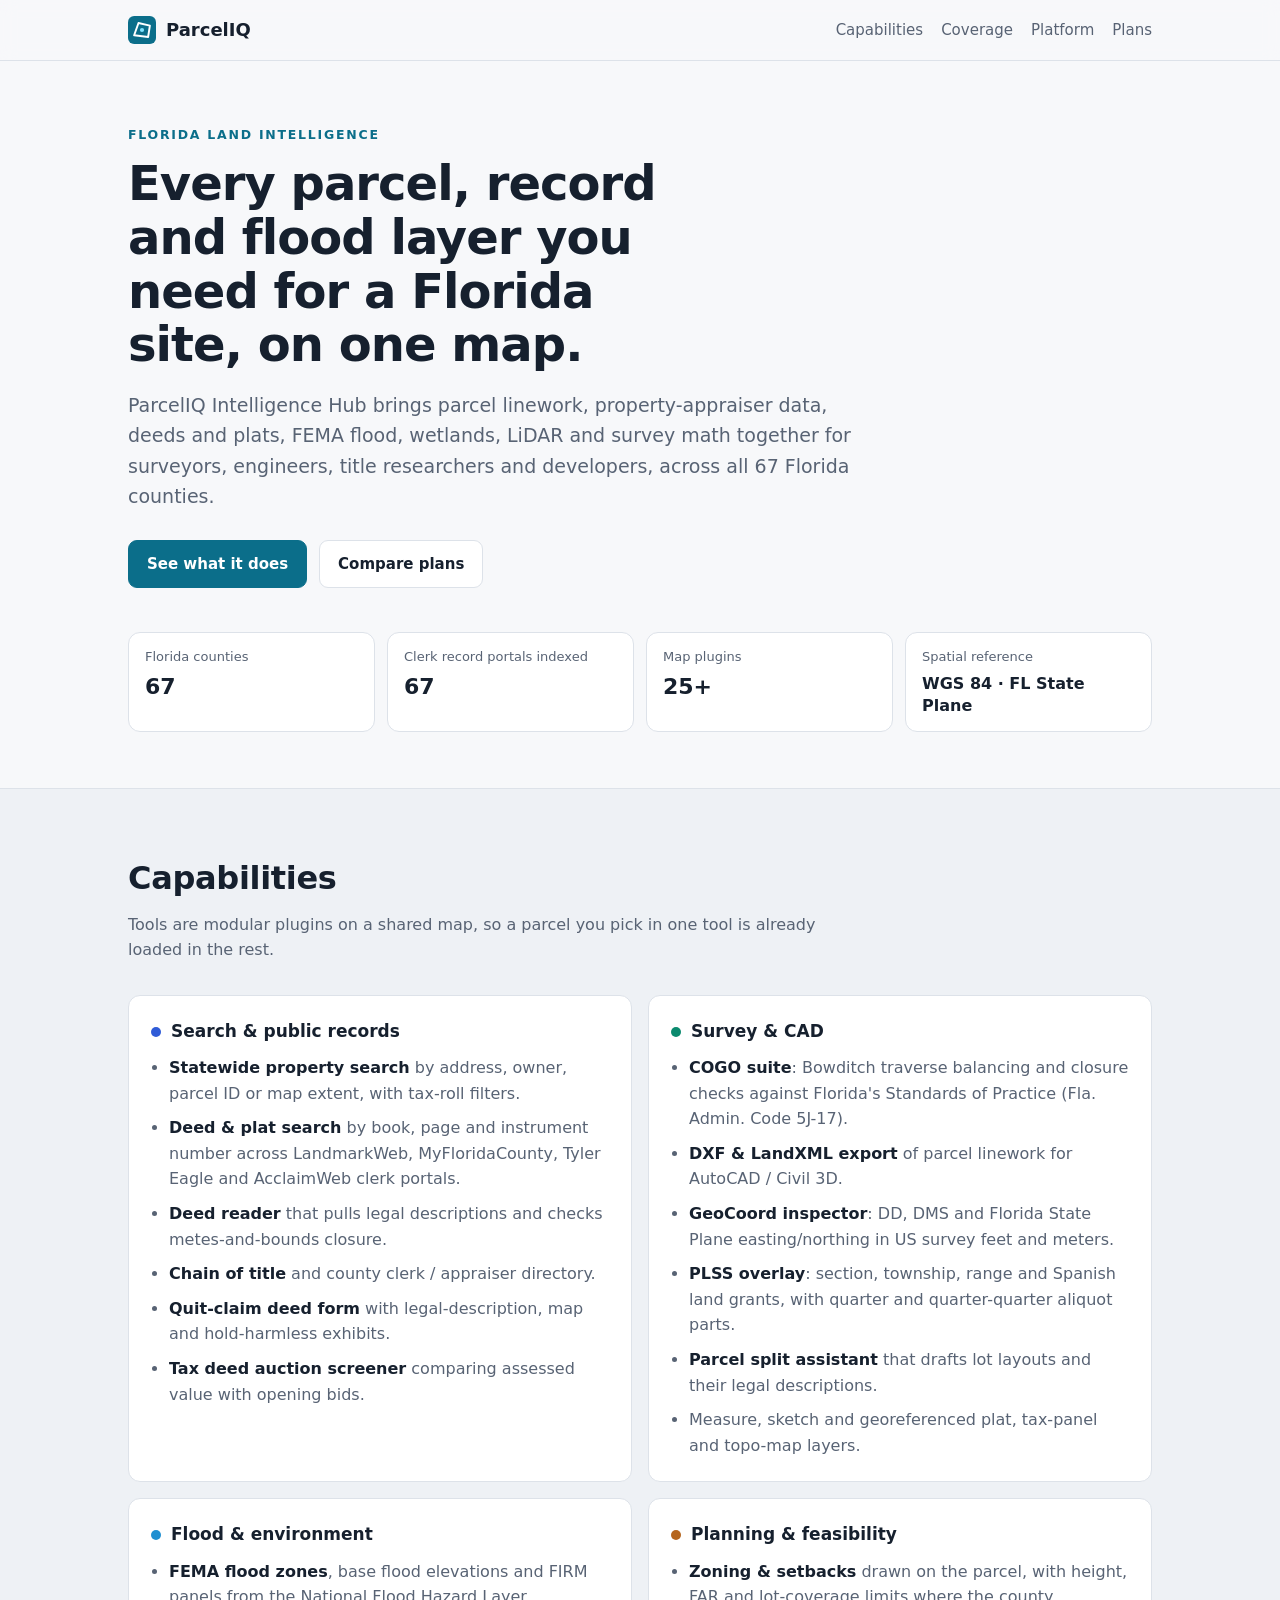
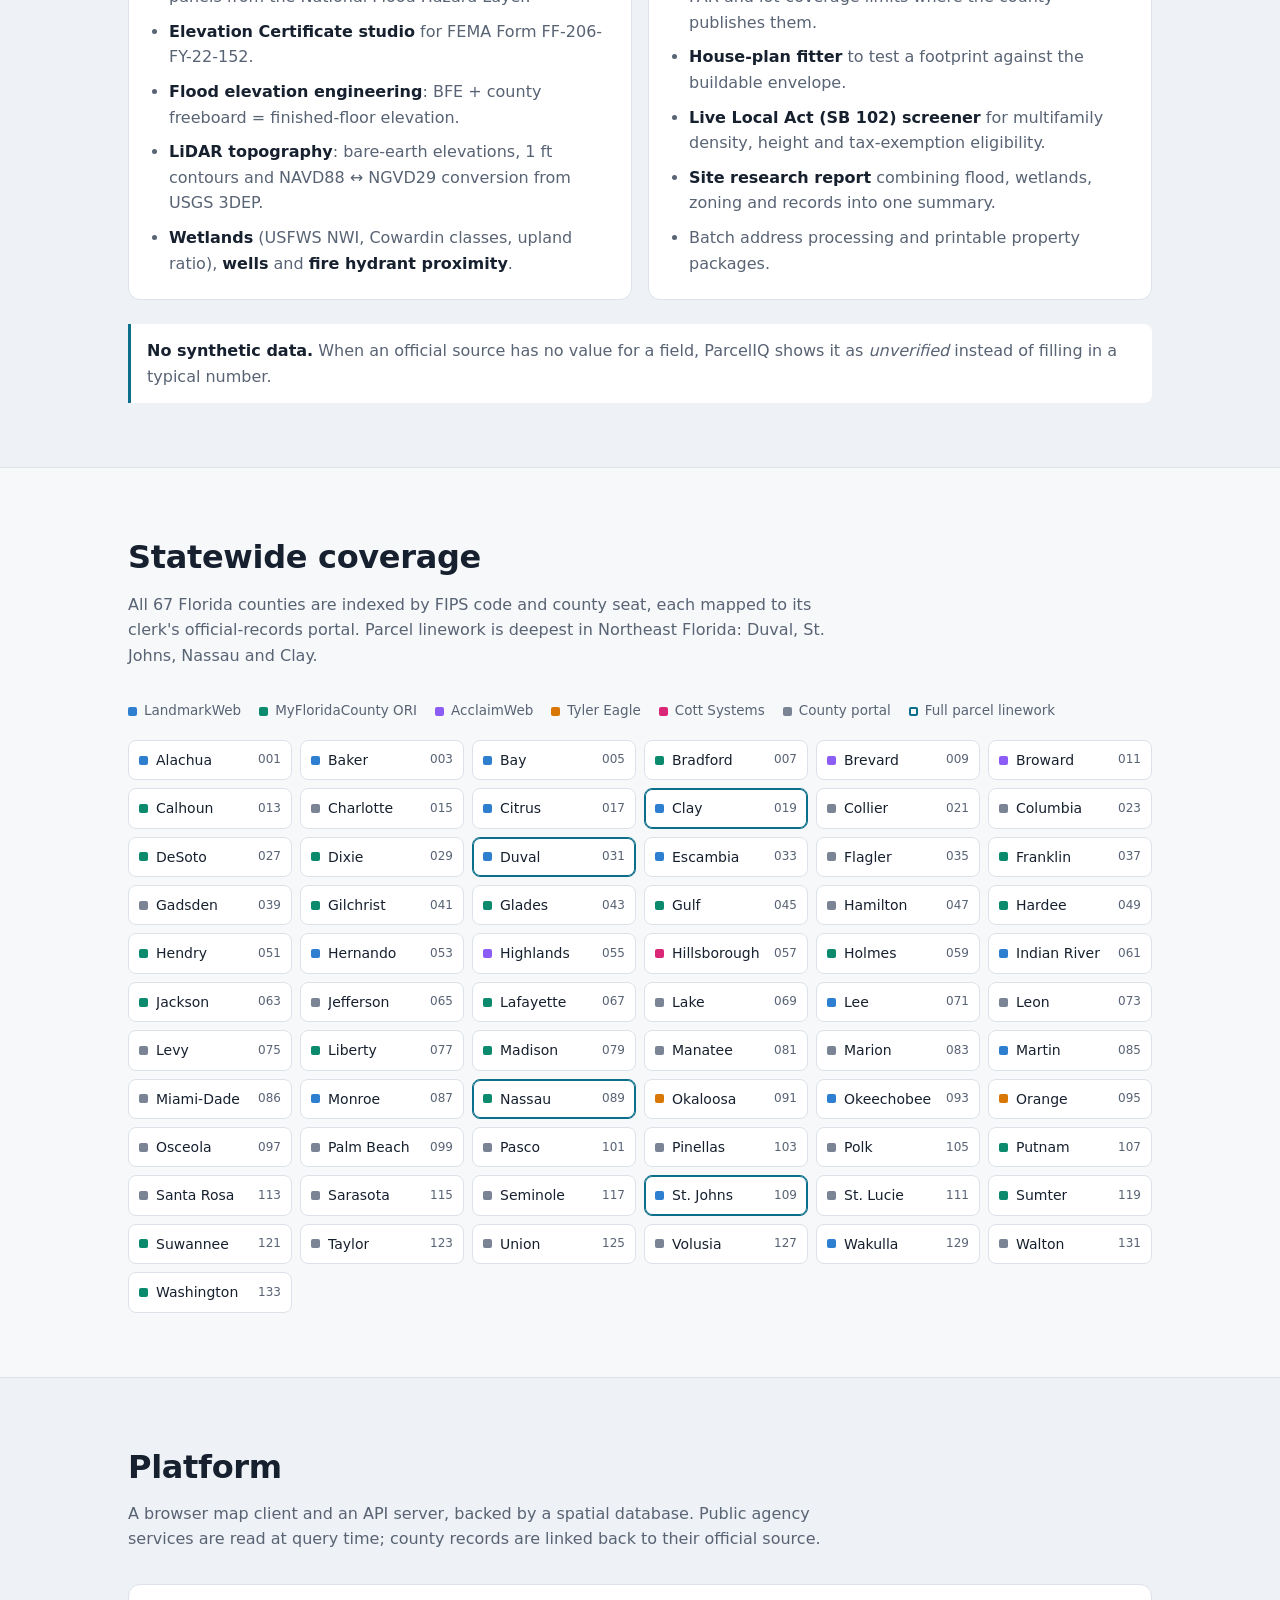
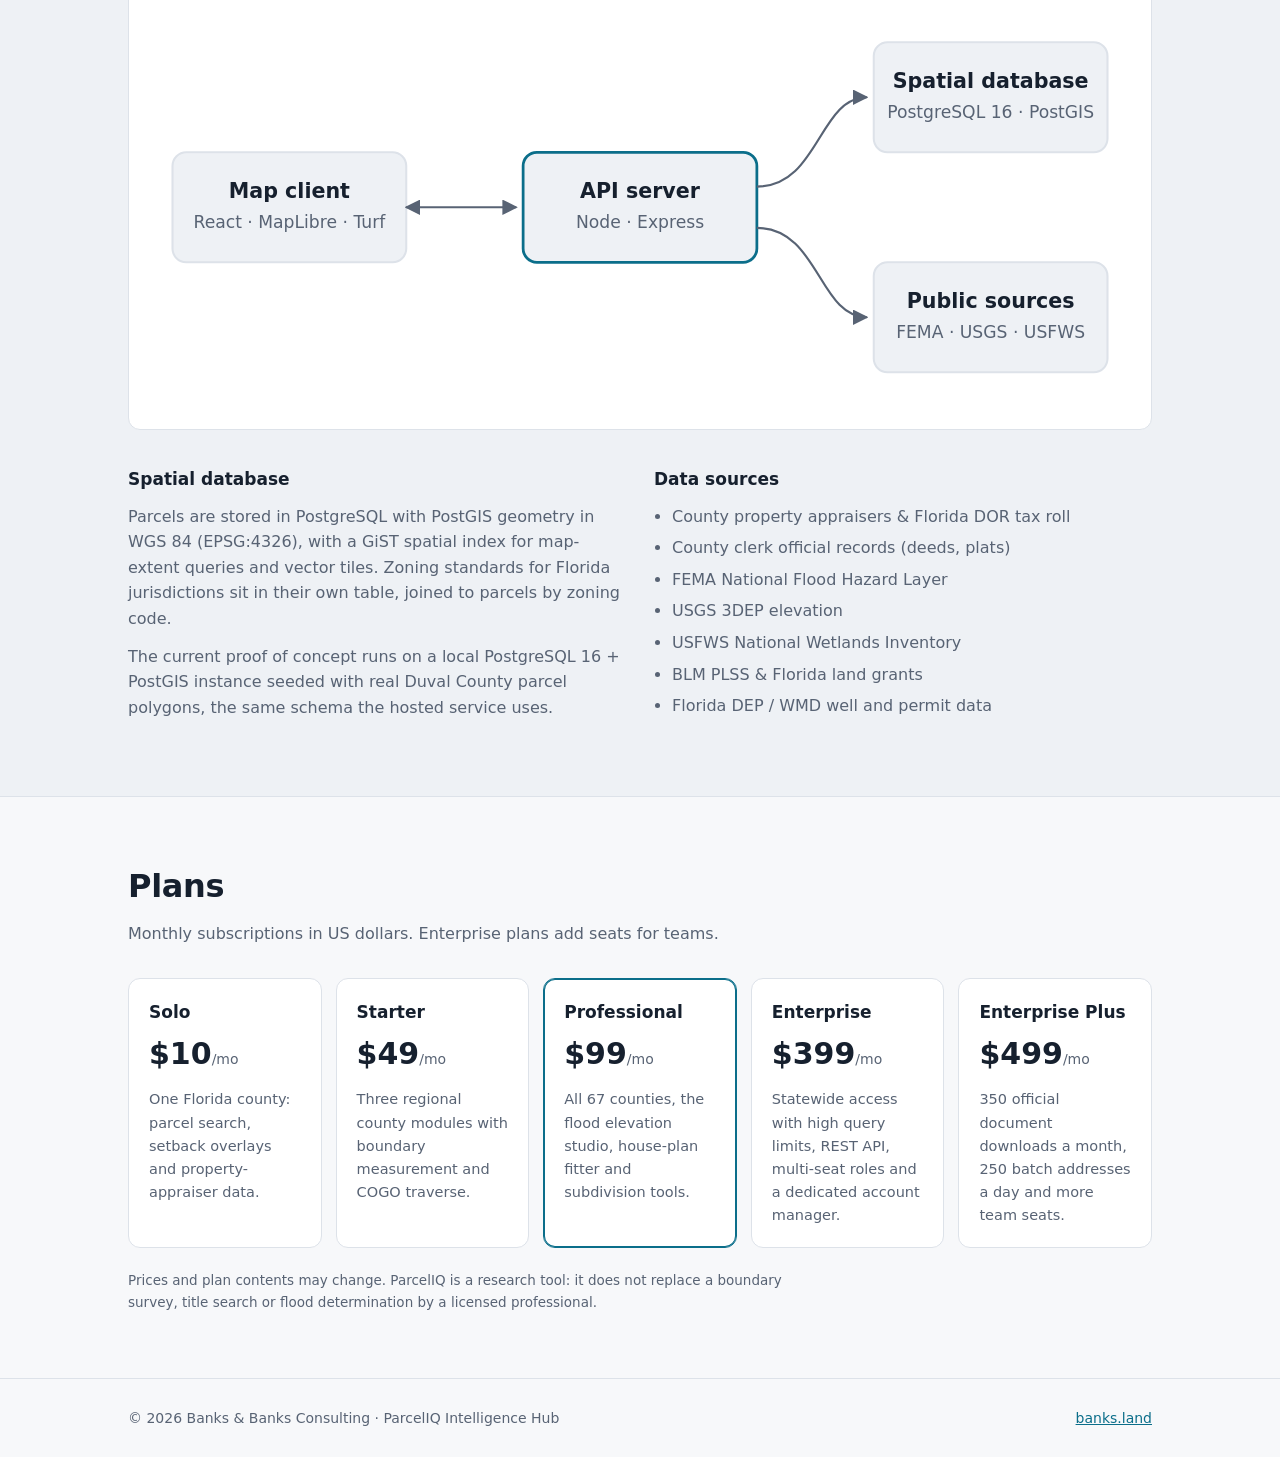
==== index.html @ 68e73962 "ParcelIQ public information site" ====
<!doctype html>
<html lang="en">
<head>
<meta charset="utf-8">
<meta name="viewport" content="width=device-width, initial-scale=1">
<title>ParcelIQ Intelligence Hub</title>
<meta name="description" content="ParcelIQ is a Florida parcel intelligence platform for surveyors, engineers and land professionals: statewide parcel search, deed and plat records, flood, wetlands, LiDAR and COGO tools across all 67 counties.">
<meta property="og:title" content="ParcelIQ Intelligence Hub">
<meta property="og:description" content="Florida parcel, survey, flood and land-records intelligence across all 67 counties.">
<meta property="og:type" content="website">
<link rel="icon" href="favicon.svg" type="image/svg+xml">
<link rel="stylesheet" href="style.css">
</head>
<body>
<a class="skip" href="#main">Skip to content</a>

<header class="top">
  <div class="wrap top-row">
    <a class="brand" href="#">
      <img src="favicon.svg" alt="" width="28" height="28">
      <span>ParcelIQ</span>
    </a>
    <nav aria-label="Sections">
      <a href="#capabilities">Capabilities</a>
      <a href="#coverage">Coverage</a>
      <a href="#platform">Platform</a>
      <a href="#plans">Plans</a>
    </nav>
  </div>
</header>

<main id="main">
  <section class="hero">
    <div class="wrap">
      <p class="eyebrow">Florida land intelligence</p>
      <h1>Every parcel, record and flood layer you need for a Florida site, on one map.</h1>
      <p class="lede">ParcelIQ Intelligence Hub brings parcel linework, property-appraiser data, deeds and plats, FEMA flood, wetlands, LiDAR and survey math together for surveyors, engineers, title researchers and developers, across all 67 Florida counties.</p>
      <div class="cta">
        <a class="btn primary" href="#capabilities">See what it does</a>
        <a class="btn" href="#plans">Compare plans</a>
      </div>
      <dl class="stats">
        <div><dt>Florida counties</dt><dd>67</dd></div>
        <div><dt>Clerk record portals indexed</dt><dd>67</dd></div>
        <div><dt>Map plugins</dt><dd>25+</dd></div>
        <div><dt>Spatial reference</dt><dd class="small">WGS 84 · FL State Plane</dd></div>
      </dl>
    </div>
  </section>

  <section id="capabilities" class="band">
    <div class="wrap">
      <h2>Capabilities</h2>
      <p class="section-lede">Tools are modular plugins on a shared map, so a parcel you pick in one tool is already loaded in the rest.</p>

      <div class="groups">
        <article class="group">
          <h3><span class="dot" style="--c:var(--c1)"></span>Search &amp; public records</h3>
          <ul>
            <li><b>Statewide property search</b> by address, owner, parcel ID or map extent, with tax-roll filters.</li>
            <li><b>Deed &amp; plat search</b> by book, page and instrument number across LandmarkWeb, MyFloridaCounty, Tyler Eagle and AcclaimWeb clerk portals.</li>
            <li><b>Deed reader</b> that pulls legal descriptions and checks metes-and-bounds closure.</li>
            <li><b>Chain of title</b> and county clerk / appraiser directory.</li>
            <li><b>Quit-claim deed form</b> with legal-description, map and hold-harmless exhibits.</li>
            <li><b>Tax deed auction screener</b> comparing assessed value with opening bids.</li>
          </ul>
        </article>

        <article class="group">
          <h3><span class="dot" style="--c:var(--c2)"></span>Survey &amp; CAD</h3>
          <ul>
            <li><b>COGO suite</b>: Bowditch traverse balancing and closure checks against Florida's Standards of Practice (Fla. Admin. Code 5J-17).</li>
            <li><b>DXF &amp; LandXML export</b> of parcel linework for AutoCAD / Civil 3D.</li>
            <li><b>GeoCoord inspector</b>: DD, DMS and Florida State Plane easting/northing in US survey feet and meters.</li>
            <li><b>PLSS overlay</b>: section, township, range and Spanish land grants, with quarter and quarter-quarter aliquot parts.</li>
            <li><b>Parcel split assistant</b> that drafts lot layouts and their legal descriptions.</li>
            <li>Measure, sketch and georeferenced plat, tax-panel and topo-map layers.</li>
          </ul>
        </article>

        <article class="group">
          <h3><span class="dot" style="--c:var(--c3)"></span>Flood &amp; environment</h3>
          <ul>
            <li><b>FEMA flood zones</b>, base flood elevations and FIRM panels from the National Flood Hazard Layer.</li>
            <li><b>Elevation Certificate studio</b> for FEMA Form FF-206-FY-22-152.</li>
            <li><b>Flood elevation engineering</b>: BFE + county freeboard = finished-floor elevation.</li>
            <li><b>LiDAR topography</b>: bare-earth elevations, 1&nbsp;ft contours and NAVD88 ↔ NGVD29 conversion from USGS 3DEP.</li>
            <li><b>Wetlands</b> (USFWS NWI, Cowardin classes, upland ratio), <b>wells</b> and <b>fire hydrant proximity</b>.</li>
          </ul>
        </article>

        <article class="group">
          <h3><span class="dot" style="--c:var(--c4)"></span>Planning &amp; feasibility</h3>
          <ul>
            <li><b>Zoning &amp; setbacks</b> drawn on the parcel, with height, FAR and lot-coverage limits where the county publishes them.</li>
            <li><b>House-plan fitter</b> to test a footprint against the buildable envelope.</li>
            <li><b>Live Local Act (SB 102) screener</b> for multifamily density, height and tax-exemption eligibility.</li>
            <li><b>Site research report</b> combining flood, wetlands, zoning and records into one summary.</li>
            <li>Batch address processing and printable property packages.</li>
          </ul>
        </article>
      </div>

      <p class="policy"><b>No synthetic data.</b> When an official source has no value for a field, ParcelIQ shows it as <i>unverified</i> instead of filling in a typical number.</p>
    </div>
  </section>

  <section id="coverage">
    <div class="wrap">
      <h2>Statewide coverage</h2>
      <p class="section-lede">All 67 Florida counties are indexed by FIPS code and county seat, each mapped to its clerk's official-records portal. Parcel linework is deepest in Northeast Florida: Duval, St. Johns, Nassau and Clay.</p>
      <div class="legend" aria-hidden="true"><span><i style="--k:#2f7fd1"></i>LandmarkWeb</span><span><i style="--k:#0b8a6e"></i>MyFloridaCounty ORI</span><span><i style="--k:#8b5cf6"></i>AcclaimWeb</span><span><i style="--k:#d97706"></i>Tyler Eagle</span><span><i style="--k:#db2777"></i>Cott Systems</span><span><i style="--k:#7a8494"></i>County portal</span><span><i style="--k:transparent;box-shadow:inset 0 0 0 2px var(--accent)"></i>Full parcel linework</span></div>
      <ul class="counties">
        <li title="Alachua County · seat: Gainesville · FIPS 12001 · LandmarkWeb"><i style="--k:#2f7fd1"></i><span>Alachua</span><small>001</small></li>
        <li title="Baker County · seat: Macclenny · FIPS 12003 · LandmarkWeb"><i style="--k:#2f7fd1"></i><span>Baker</span><small>003</small></li>
        <li title="Bay County · seat: Panama City · FIPS 12005 · LandmarkWeb"><i style="--k:#2f7fd1"></i><span>Bay</span><small>005</small></li>
        <li title="Bradford County · seat: Starke · FIPS 12007 · MyFloridaCounty ORI"><i style="--k:#0b8a6e"></i><span>Bradford</span><small>007</small></li>
        <li title="Brevard County · seat: Titusville · FIPS 12009 · AcclaimWeb"><i style="--k:#8b5cf6"></i><span>Brevard</span><small>009</small></li>
        <li title="Broward County · seat: Fort Lauderdale · FIPS 12011 · AcclaimWeb"><i style="--k:#8b5cf6"></i><span>Broward</span><small>011</small></li>
        <li title="Calhoun County · seat: Blountstown · FIPS 12013 · MyFloridaCounty ORI"><i style="--k:#0b8a6e"></i><span>Calhoun</span><small>013</small></li>
        <li title="Charlotte County · seat: Punta Gorda · FIPS 12015 · County portal"><i style="--k:#7a8494"></i><span>Charlotte</span><small>015</small></li>
        <li title="Citrus County · seat: Inverness · FIPS 12017 · LandmarkWeb"><i style="--k:#2f7fd1"></i><span>Citrus</span><small>017</small></li>
        <li class="deep" title="Clay County · seat: Green Cove Springs · FIPS 12019 · LandmarkWeb"><i style="--k:#2f7fd1"></i><span>Clay</span><small>019</small></li>
        <li title="Collier County · seat: Naples · FIPS 12021 · County portal"><i style="--k:#7a8494"></i><span>Collier</span><small>021</small></li>
        <li title="Columbia County · seat: Lake City · FIPS 12023 · County portal"><i style="--k:#7a8494"></i><span>Columbia</span><small>023</small></li>
        <li title="DeSoto County · seat: Arcadia · FIPS 12027 · MyFloridaCounty ORI"><i style="--k:#0b8a6e"></i><span>DeSoto</span><small>027</small></li>
        <li title="Dixie County · seat: Cross City · FIPS 12029 · MyFloridaCounty ORI"><i style="--k:#0b8a6e"></i><span>Dixie</span><small>029</small></li>
        <li class="deep" title="Duval County · seat: Jacksonville · FIPS 12031 · LandmarkWeb"><i style="--k:#2f7fd1"></i><span>Duval</span><small>031</small></li>
        <li title="Escambia County · seat: Pensacola · FIPS 12033 · LandmarkWeb"><i style="--k:#2f7fd1"></i><span>Escambia</span><small>033</small></li>
        <li title="Flagler County · seat: Bunnell · FIPS 12035 · County portal"><i style="--k:#7a8494"></i><span>Flagler</span><small>035</small></li>
        <li title="Franklin County · seat: Apalachicola · FIPS 12037 · MyFloridaCounty ORI"><i style="--k:#0b8a6e"></i><span>Franklin</span><small>037</small></li>
        <li title="Gadsden County · seat: Quincy · FIPS 12039 · County portal"><i style="--k:#7a8494"></i><span>Gadsden</span><small>039</small></li>
        <li title="Gilchrist County · seat: Trenton · FIPS 12041 · MyFloridaCounty ORI"><i style="--k:#0b8a6e"></i><span>Gilchrist</span><small>041</small></li>
        <li title="Glades County · seat: Moore Haven · FIPS 12043 · MyFloridaCounty ORI"><i style="--k:#0b8a6e"></i><span>Glades</span><small>043</small></li>
        <li title="Gulf County · seat: Port St. Joe · FIPS 12045 · MyFloridaCounty ORI"><i style="--k:#0b8a6e"></i><span>Gulf</span><small>045</small></li>
        <li title="Hamilton County · seat: Jasper · FIPS 12047 · County portal"><i style="--k:#7a8494"></i><span>Hamilton</span><small>047</small></li>
        <li title="Hardee County · seat: Wauchula · FIPS 12049 · MyFloridaCounty ORI"><i style="--k:#0b8a6e"></i><span>Hardee</span><small>049</small></li>
        <li title="Hendry County · seat: LaBelle · FIPS 12051 · MyFloridaCounty ORI"><i style="--k:#0b8a6e"></i><span>Hendry</span><small>051</small></li>
        <li title="Hernando County · seat: Brooksville · FIPS 12053 · LandmarkWeb"><i style="--k:#2f7fd1"></i><span>Hernando</span><small>053</small></li>
        <li title="Highlands County · seat: Sebring · FIPS 12055 · AcclaimWeb"><i style="--k:#8b5cf6"></i><span>Highlands</span><small>055</small></li>
        <li title="Hillsborough County · seat: Tampa · FIPS 12057 · Cott Systems"><i style="--k:#db2777"></i><span>Hillsborough</span><small>057</small></li>
        <li title="Holmes County · seat: Bonifay · FIPS 12059 · MyFloridaCounty ORI"><i style="--k:#0b8a6e"></i><span>Holmes</span><small>059</small></li>
        <li title="Indian River County · seat: Vero Beach · FIPS 12061 · LandmarkWeb"><i style="--k:#2f7fd1"></i><span>Indian River</span><small>061</small></li>
        <li title="Jackson County · seat: Marianna · FIPS 12063 · MyFloridaCounty ORI"><i style="--k:#0b8a6e"></i><span>Jackson</span><small>063</small></li>
        <li title="Jefferson County · seat: Monticello · FIPS 12065 · County portal"><i style="--k:#7a8494"></i><span>Jefferson</span><small>065</small></li>
        <li title="Lafayette County · seat: Mayo · FIPS 12067 · MyFloridaCounty ORI"><i style="--k:#0b8a6e"></i><span>Lafayette</span><small>067</small></li>
        <li title="Lake County · seat: Tavares · FIPS 12069 · County portal"><i style="--k:#7a8494"></i><span>Lake</span><small>069</small></li>
        <li title="Lee County · seat: Fort Myers · FIPS 12071 · LandmarkWeb"><i style="--k:#2f7fd1"></i><span>Lee</span><small>071</small></li>
        <li title="Leon County · seat: Tallahassee · FIPS 12073 · County portal"><i style="--k:#7a8494"></i><span>Leon</span><small>073</small></li>
        <li title="Levy County · seat: Bronson · FIPS 12075 · County portal"><i style="--k:#7a8494"></i><span>Levy</span><small>075</small></li>
        <li title="Liberty County · seat: Bristol · FIPS 12077 · MyFloridaCounty ORI"><i style="--k:#0b8a6e"></i><span>Liberty</span><small>077</small></li>
        <li title="Madison County · seat: Madison · FIPS 12079 · MyFloridaCounty ORI"><i style="--k:#0b8a6e"></i><span>Madison</span><small>079</small></li>
        <li title="Manatee County · seat: Bradenton · FIPS 12081 · County portal"><i style="--k:#7a8494"></i><span>Manatee</span><small>081</small></li>
        <li title="Marion County · seat: Ocala · FIPS 12083 · County portal"><i style="--k:#7a8494"></i><span>Marion</span><small>083</small></li>
        <li title="Martin County · seat: Stuart · FIPS 12085 · LandmarkWeb"><i style="--k:#2f7fd1"></i><span>Martin</span><small>085</small></li>
        <li title="Miami-Dade County · seat: Miami · FIPS 12086 · County portal"><i style="--k:#7a8494"></i><span>Miami-Dade</span><small>086</small></li>
        <li title="Monroe County · seat: Key West · FIPS 12087 · LandmarkWeb"><i style="--k:#2f7fd1"></i><span>Monroe</span><small>087</small></li>
        <li class="deep" title="Nassau County · seat: Fernandina Beach · FIPS 12089 · MyFloridaCounty ORI"><i style="--k:#0b8a6e"></i><span>Nassau</span><small>089</small></li>
        <li title="Okaloosa County · seat: Crestview · FIPS 12091 · Tyler Eagle"><i style="--k:#d97706"></i><span>Okaloosa</span><small>091</small></li>
        <li title="Okeechobee County · seat: Okeechobee · FIPS 12093 · LandmarkWeb"><i style="--k:#2f7fd1"></i><span>Okeechobee</span><small>093</small></li>
        <li title="Orange County · seat: Orlando · FIPS 12095 · Tyler Eagle"><i style="--k:#d97706"></i><span>Orange</span><small>095</small></li>
        <li title="Osceola County · seat: Kissimmee · FIPS 12097 · County portal"><i style="--k:#7a8494"></i><span>Osceola</span><small>097</small></li>
        <li title="Palm Beach County · seat: West Palm Beach · FIPS 12099 · County portal"><i style="--k:#7a8494"></i><span>Palm Beach</span><small>099</small></li>
        <li title="Pasco County · seat: Dade City · FIPS 12101 · County portal"><i style="--k:#7a8494"></i><span>Pasco</span><small>101</small></li>
        <li title="Pinellas County · seat: Clearwater · FIPS 12103 · County portal"><i style="--k:#7a8494"></i><span>Pinellas</span><small>103</small></li>
        <li title="Polk County · seat: Bartow · FIPS 12105 · County portal"><i style="--k:#7a8494"></i><span>Polk</span><small>105</small></li>
        <li title="Putnam County · seat: Palatka · FIPS 12107 · MyFloridaCounty ORI"><i style="--k:#0b8a6e"></i><span>Putnam</span><small>107</small></li>
        <li title="Santa Rosa County · seat: Milton · FIPS 12113 · County portal"><i style="--k:#7a8494"></i><span>Santa Rosa</span><small>113</small></li>
        <li title="Sarasota County · seat: Sarasota · FIPS 12115 · County portal"><i style="--k:#7a8494"></i><span>Sarasota</span><small>115</small></li>
        <li title="Seminole County · seat: Sanford · FIPS 12117 · County portal"><i style="--k:#7a8494"></i><span>Seminole</span><small>117</small></li>
        <li class="deep" title="St. Johns County · seat: St. Augustine · FIPS 12109 · LandmarkWeb"><i style="--k:#2f7fd1"></i><span>St. Johns</span><small>109</small></li>
        <li title="St. Lucie County · seat: Fort Pierce · FIPS 12111 · County portal"><i style="--k:#7a8494"></i><span>St. Lucie</span><small>111</small></li>
        <li title="Sumter County · seat: Bushnell · FIPS 12119 · MyFloridaCounty ORI"><i style="--k:#0b8a6e"></i><span>Sumter</span><small>119</small></li>
        <li title="Suwannee County · seat: Live Oak · FIPS 12121 · MyFloridaCounty ORI"><i style="--k:#0b8a6e"></i><span>Suwannee</span><small>121</small></li>
        <li title="Taylor County · seat: Perry · FIPS 12123 · County portal"><i style="--k:#7a8494"></i><span>Taylor</span><small>123</small></li>
        <li title="Union County · seat: Lake Butler · FIPS 12125 · County portal"><i style="--k:#7a8494"></i><span>Union</span><small>125</small></li>
        <li title="Volusia County · seat: DeLand · FIPS 12127 · County portal"><i style="--k:#7a8494"></i><span>Volusia</span><small>127</small></li>
        <li title="Wakulla County · seat: Crawfordville · FIPS 12129 · LandmarkWeb"><i style="--k:#2f7fd1"></i><span>Wakulla</span><small>129</small></li>
        <li title="Walton County · seat: DeFuniak Springs · FIPS 12131 · County portal"><i style="--k:#7a8494"></i><span>Walton</span><small>131</small></li>
        <li title="Washington County · seat: Chipley · FIPS 12133 · MyFloridaCounty ORI"><i style="--k:#0b8a6e"></i><span>Washington</span><small>133</small></li>
      </ul>
    </div>
  </section>

  <section id="platform" class="band">
    <div class="wrap">
      <h2>Platform</h2>
      <p class="section-lede">A browser map client and an API server, backed by a spatial database. Public agency services are read at query time; county records are linked back to their official source.</p>

      <figure class="arch">
        <svg viewBox="0 0 720 300" role="img" aria-labelledby="arch-t arch-d">
          <title id="arch-t">ParcelIQ architecture</title>
          <desc id="arch-d">The browser map client talks to the ParcelIQ API server, which reads parcels from PostgreSQL with PostGIS and queries public agency services such as FEMA, USGS, USFWS and county clerk portals.</desc>
          <defs>
            <marker id="arr" viewBox="0 0 10 10" refX="9" refY="5" markerWidth="7" markerHeight="7" orient="auto-start-reverse"><path d="M0,0 L10,5 L0,10 z" class="arrow-head"/></marker>
          </defs>
          <g class="node"><rect x="20" y="110" width="170" height="80" rx="10"/><text x="105" y="143">Map client</text><text x="105" y="165" class="sub">React · MapLibre · Turf</text></g>
          <g class="node accent"><rect x="275" y="110" width="170" height="80" rx="10"/><text x="360" y="143">API server</text><text x="360" y="165" class="sub">Node · Express</text></g>
          <g class="node"><rect x="530" y="30" width="170" height="80" rx="10"/><text x="615" y="63">Spatial database</text><text x="615" y="85" class="sub">PostgreSQL 16 · PostGIS</text></g>
          <g class="node"><rect x="530" y="190" width="170" height="80" rx="10"/><text x="615" y="223">Public sources</text><text x="615" y="245" class="sub">FEMA · USGS · USFWS</text></g>
          <path class="edge" d="M190 150 H270" marker-end="url(#arr)" marker-start="url(#arr)"/>
          <path class="edge" d="M445 135 C490 135 490 70 525 70" marker-end="url(#arr)"/>
          <path class="edge" d="M445 165 C490 165 490 230 525 230" marker-end="url(#arr)"/>
        </svg>
      </figure>

      <div class="two">
        <div>
          <h3>Spatial database</h3>
          <p>Parcels are stored in PostgreSQL with PostGIS geometry in WGS&nbsp;84 (EPSG:4326), with a GiST spatial index for map-extent queries and vector tiles. Zoning standards for Florida jurisdictions sit in their own table, joined to parcels by zoning code.</p>
          <p>The current proof of concept runs on a local PostgreSQL&nbsp;16 + PostGIS instance seeded with real Duval County parcel polygons, the same schema the hosted service uses.</p>
        </div>
        <div>
          <h3>Data sources</h3>
          <ul class="sources">
            <li>County property appraisers &amp; Florida DOR tax roll</li>
            <li>County clerk official records (deeds, plats)</li>
            <li>FEMA National Flood Hazard Layer</li>
            <li>USGS 3DEP elevation</li>
            <li>USFWS National Wetlands Inventory</li>
            <li>BLM PLSS &amp; Florida land grants</li>
            <li>Florida DEP / WMD well and permit data</li>
          </ul>
        </div>
      </div>
    </div>
  </section>

  <section id="plans">
    <div class="wrap">
      <h2>Plans</h2>
      <p class="section-lede">Monthly subscriptions in US dollars. Enterprise plans add seats for teams.</p>
      <div class="plans">
        <article class="plan"><h3>Solo</h3><p class="price">$10<span>/mo</span></p><p>One Florida county: parcel search, setback overlays and property-appraiser data.</p></article>
        <article class="plan"><h3>Starter</h3><p class="price">$49<span>/mo</span></p><p>Three regional county modules with boundary measurement and COGO traverse.</p></article>
        <article class="plan featured"><h3>Professional</h3><p class="price">$99<span>/mo</span></p><p>All 67 counties, the flood elevation studio, house-plan fitter and subdivision tools.</p></article>
        <article class="plan"><h3>Enterprise</h3><p class="price">$399<span>/mo</span></p><p>Statewide access with high query limits, REST API, multi-seat roles and a dedicated account manager.</p></article>
        <article class="plan"><h3>Enterprise Plus</h3><p class="price">$499<span>/mo</span></p><p>350 official document downloads a month, 250 batch addresses a day and more team seats.</p></article>
      </div>
      <p class="fine">Prices and plan contents may change. ParcelIQ is a research tool: it does not replace a boundary survey, title search or flood determination by a licensed professional.</p>
    </div>
  </section>
</main>

<footer>
  <div class="wrap foot">
    <p>© 2026 Banks &amp; Banks Consulting · ParcelIQ Intelligence Hub</p>
    <p><a href="https://banks.land">banks.land</a></p>
  </div>
</footer>
</body>
</html>
---- style.css ----
:root {
  --bg: #f7f8fa;
  --surface: #ffffff;
  --band: #eef1f5;
  --ink: #16202e;
  --muted: #586374;
  --line: #dde2e9;
  --accent: #0b6e8a;
  --accent-ink: #ffffff;
  --c1: #2f5bd7;
  --c2: #0b8a6e;
  --c3: #1f8fd1;
  --c4: #b5651d;
  --radius: 12px;
  color-scheme: light;
}
@media (prefers-color-scheme: dark) {
  :root {
    --bg: #0f141b;
    --surface: #161d27;
    --band: #121922;
    --ink: #e6ebf2;
    --muted: #9aa6b6;
    --line: #2a3442;
    --accent: #38b2d4;
    --accent-ink: #06222b;
    --c1: #7d9cf0;
    --c2: #3fc19f;
    --c3: #5db8ec;
    --c4: #e09a5b;
    color-scheme: dark;
  }
}

* { box-sizing: border-box; }
html { scroll-behavior: smooth; }
body {
  margin: 0;
  background: var(--bg);
  color: var(--ink);
  font: 16px/1.6 system-ui, -apple-system, "Segoe UI", Roboto, Helvetica, Arial, sans-serif;
  -webkit-font-smoothing: antialiased;
}
a { color: var(--accent); }
.wrap { max-width: 1080px; margin: 0 auto; padding: 0 16px; }
@media (min-width: 720px) { .wrap { padding: 0 28px; } }

.skip { position: absolute; left: -999px; top: 8px; background: var(--surface); padding: 8px 12px; border-radius: 6px; }
.skip:focus { left: 8px; z-index: 10; }

/* Header */
.top { position: sticky; top: 0; z-index: 5; background: color-mix(in srgb, var(--bg) 88%, transparent); backdrop-filter: blur(8px); border-bottom: 1px solid var(--line); }
.top-row { display: flex; align-items: center; justify-content: space-between; gap: 16px; min-height: 60px; flex-wrap: wrap; }
.brand { display: flex; align-items: center; gap: 10px; color: var(--ink); text-decoration: none; font-weight: 700; font-size: 18px; }
.top nav { display: flex; gap: 4px 18px; flex-wrap: wrap; }
.top nav a { color: var(--muted); text-decoration: none; font-size: 15px; padding: 4px 0; }
.top nav a:hover { color: var(--ink); }
@media (max-width: 560px) { .top nav { display: none; } }

/* Hero */
.hero { padding: 64px 0 56px; }
.eyebrow { text-transform: uppercase; letter-spacing: .14em; font-size: 12.5px; font-weight: 700; color: var(--accent); margin: 0 0 12px; }
h1 { font-size: clamp(30px, 5vw, 48px); line-height: 1.12; letter-spacing: -.02em; margin: 0 0 18px; max-width: 20ch; text-wrap: balance; }
.lede { font-size: clamp(17px, 2vw, 19px); color: var(--muted); max-width: 62ch; margin: 0 0 28px; }
.cta { display: flex; gap: 12px; flex-wrap: wrap; margin-bottom: 44px; }
.btn { display: inline-block; padding: 11px 18px; border-radius: 9px; border: 1px solid var(--line); background: var(--surface); color: var(--ink); text-decoration: none; font-weight: 600; font-size: 15px; }
.btn.primary { background: var(--accent); border-color: var(--accent); color: var(--accent-ink); }
.btn:hover { filter: brightness(1.05); }
.stats { display: grid; grid-template-columns: repeat(auto-fit, minmax(160px, 1fr)); gap: 12px; margin: 0; }
.stats div { background: var(--surface); border: 1px solid var(--line); border-radius: var(--radius); padding: 14px 16px; }
.stats dt { font-size: 13px; color: var(--muted); }
.stats dd { margin: 2px 0 0; font-size: 22px; font-weight: 700; font-variant-numeric: tabular-nums; }

/* Sections */
section { padding: 64px 0; scroll-margin-top: 60px; }
.band { background: var(--band); border-block: 1px solid var(--line); }
h2 { font-size: clamp(24px, 3vw, 32px); letter-spacing: -.01em; margin: 0 0 8px; }
h3 { font-size: 17px; margin: 0 0 10px; }
.section-lede { color: var(--muted); max-width: 70ch; margin: 0 0 32px; }

.groups { display: grid; grid-template-columns: repeat(auto-fit, minmax(min(100%, 440px), 1fr)); gap: 16px; }
.group { background: var(--surface); border: 1px solid var(--line); border-radius: var(--radius); padding: 22px 22px 14px; }
.group h3 { display: flex; align-items: center; gap: 10px; }
.dot { width: 10px; height: 10px; border-radius: 50%; background: var(--c); flex: none; }
.group ul { margin: 0; padding-left: 18px; }
.group li { margin: 0 0 9px; color: var(--muted); }
.group li b { color: var(--ink); font-weight: 600; }
.policy { margin: 24px 0 0; padding: 14px 16px; border-left: 3px solid var(--accent); background: var(--surface); border-radius: 0 8px 8px 0; color: var(--muted); }
.policy b { color: var(--ink); }

/* Coverage */
.legend { display: flex; flex-wrap: wrap; gap: 8px 18px; margin: 0 0 18px; font-size: 13.5px; color: var(--muted); }
.legend span { display: inline-flex; align-items: center; gap: 7px; }
.legend i, .counties i { width: 9px; height: 9px; border-radius: 2px; background: var(--k); display: inline-block; flex: none; }
.counties { list-style: none; padding: 0; margin: 0; display: grid; grid-template-columns: repeat(auto-fill, minmax(150px, 1fr)); gap: 8px; }
.counties li { background: var(--surface); border: 1px solid var(--line); border-radius: 8px; padding: 8px 10px; font-size: 14px; display: flex; align-items: center; gap: 8px; min-width: 0; }
.counties li span { overflow: hidden; text-overflow: ellipsis; white-space: nowrap; }
.counties li small { color: var(--muted); font-size: 12px; margin-left: auto; font-variant-numeric: tabular-nums; }
.counties li.deep { border-color: var(--accent); box-shadow: inset 0 0 0 1px var(--accent); }

/* Platform */
.arch { margin: 0 0 36px; background: var(--surface); border: 1px solid var(--line); border-radius: var(--radius); padding: 16px; }
.arch svg { width: 100%; height: auto; display: block; }
.arch .node rect { fill: var(--band); stroke: var(--line); stroke-width: 1.5; }
.arch .node.accent rect { stroke: var(--accent); stroke-width: 2; }
.arch text { fill: var(--ink); font: 600 15px system-ui, sans-serif; text-anchor: middle; }
.arch text.sub { fill: var(--muted); font-weight: 400; font-size: 12.5px; }
.arch .edge { fill: none; stroke: var(--muted); stroke-width: 1.6; }
.arch .arrow-head { fill: var(--muted); }
.two { display: grid; grid-template-columns: repeat(auto-fit, minmax(min(100%, 380px), 1fr)); gap: 28px; }
.two p { color: var(--muted); margin: 0 0 12px; }
.sources { margin: 0; padding-left: 18px; color: var(--muted); }
.sources li { margin-bottom: 6px; }

/* Plans */
.plans { display: grid; grid-template-columns: repeat(auto-fit, minmax(190px, 1fr)); gap: 14px; }
.plan { background: var(--surface); border: 1px solid var(--line); border-radius: var(--radius); padding: 20px; }
.plan.featured { border-color: var(--accent); box-shadow: inset 0 0 0 1px var(--accent); }
.plan h3 { margin-bottom: 4px; }
.price { font-size: 30px; font-weight: 700; margin: 0 0 10px; font-variant-numeric: tabular-nums; }
.price span { font-size: 14px; color: var(--muted); font-weight: 500; }
.plan p:last-child { color: var(--muted); font-size: 14.5px; margin: 0; }
.fine { color: var(--muted); font-size: 13.5px; margin: 22px 0 0; max-width: 80ch; }

footer { border-top: 1px solid var(--line); padding: 28px 0; color: var(--muted); font-size: 14px; }
.foot { display: flex; justify-content: space-between; flex-wrap: wrap; gap: 8px; }
.foot p { margin: 0; }
.stats dd.small { font-size: 16px; line-height: 1.35; padding-top: 4px; }
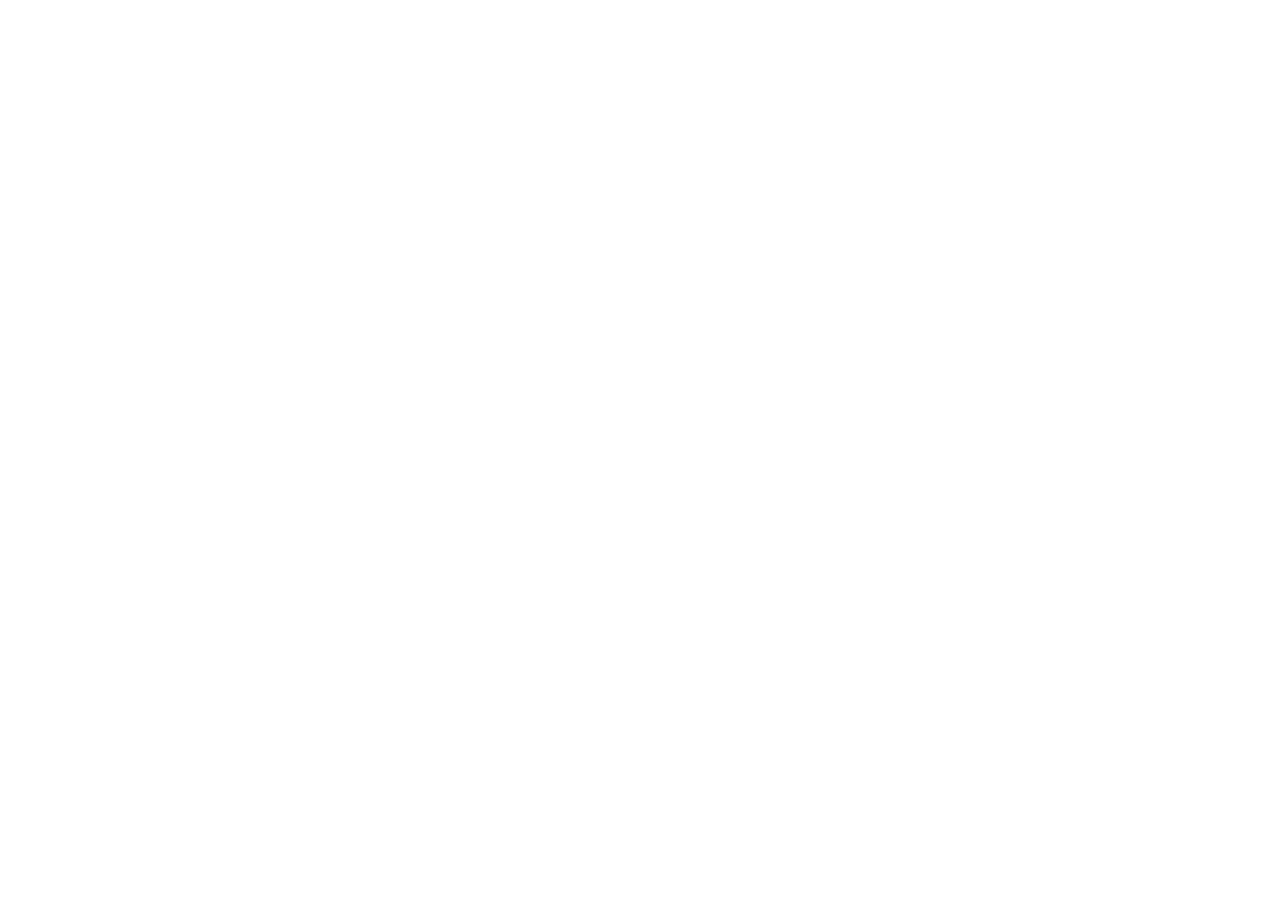
==== commit c98d4ded: "Publish static GIS demo (data exported from local PostGIS)" ====
--- a/index.html
+++ b/index.html
@@ -1,252 +1,33 @@
-<!doctype html>
-<html lang="en">
-<head>
-<meta charset="utf-8">
-<meta name="viewport" content="width=device-width, initial-scale=1">
-<title>ParcelIQ Intelligence Hub</title>
-<meta name="description" content="ParcelIQ is a Florida parcel intelligence platform for surveyors, engineers and land professionals: statewide parcel search, deed and plat records, flood, wetlands, LiDAR and COGO tools across all 67 counties.">
-<meta property="og:title" content="ParcelIQ Intelligence Hub">
-<meta property="og:description" content="Florida parcel, survey, flood and land-records intelligence across all 67 counties.">
-<meta property="og:type" content="website">
-<link rel="icon" href="favicon.svg" type="image/svg+xml">
-<link rel="stylesheet" href="style.css">
-</head>
-<body>
-<a class="skip" href="#main">Skip to content</a>
-
-<header class="top">
-  <div class="wrap top-row">
-    <a class="brand" href="#">
-      <img src="favicon.svg" alt="" width="28" height="28">
-      <span>ParcelIQ</span>
-    </a>
-    <nav aria-label="Sections">
-      <a href="#capabilities">Capabilities</a>
-      <a href="#coverage">Coverage</a>
-      <a href="#platform">Platform</a>
-      <a href="#plans">Plans</a>
-    </nav>
-  </div>
-</header>
-
-<main id="main">
-  <section class="hero">
-    <div class="wrap">
-      <p class="eyebrow">Florida land intelligence</p>
-      <h1>Every parcel, record and flood layer you need for a Florida site, on one map.</h1>
-      <p class="lede">ParcelIQ Intelligence Hub brings parcel linework, property-appraiser data, deeds and plats, FEMA flood, wetlands, LiDAR and survey math together for surveyors, engineers, title researchers and developers, across all 67 Florida counties.</p>
-      <div class="cta">
-        <a class="btn primary" href="#capabilities">See what it does</a>
-        <a class="btn" href="#plans">Compare plans</a>
-      </div>
-      <dl class="stats">
-        <div><dt>Florida counties</dt><dd>67</dd></div>
-        <div><dt>Clerk record portals indexed</dt><dd>67</dd></div>
-        <div><dt>Map plugins</dt><dd>25+</dd></div>
-        <div><dt>Spatial reference</dt><dd class="small">WGS 84 · FL State Plane</dd></div>
-      </dl>
-    </div>
-  </section>
-
-  <section id="capabilities" class="band">
-    <div class="wrap">
-      <h2>Capabilities</h2>
-      <p class="section-lede">Tools are modular plugins on a shared map, so a parcel you pick in one tool is already loaded in the rest.</p>
-
-      <div class="groups">
-        <article class="group">
-          <h3><span class="dot" style="--c:var(--c1)"></span>Search &amp; public records</h3>
-          <ul>
-            <li><b>Statewide property search</b> by address, owner, parcel ID or map extent, with tax-roll filters.</li>
-            <li><b>Deed &amp; plat search</b> by book, page and instrument number across LandmarkWeb, MyFloridaCounty, Tyler Eagle and AcclaimWeb clerk portals.</li>
-            <li><b>Deed reader</b> that pulls legal descriptions and checks metes-and-bounds closure.</li>
-            <li><b>Chain of title</b> and county clerk / appraiser directory.</li>
-            <li><b>Quit-claim deed form</b> with legal-description, map and hold-harmless exhibits.</li>
-            <li><b>Tax deed auction screener</b> comparing assessed value with opening bids.</li>
-          </ul>
-        </article>
-
-        <article class="group">
-          <h3><span class="dot" style="--c:var(--c2)"></span>Survey &amp; CAD</h3>
-          <ul>
-            <li><b>COGO suite</b>: Bowditch traverse balancing and closure checks against Florida's Standards of Practice (Fla. Admin. Code 5J-17).</li>
-            <li><b>DXF &amp; LandXML export</b> of parcel linework for AutoCAD / Civil 3D.</li>
-            <li><b>GeoCoord inspector</b>: DD, DMS and Florida State Plane easting/northing in US survey feet and meters.</li>
-            <li><b>PLSS overlay</b>: section, township, range and Spanish land grants, with quarter and quarter-quarter aliquot parts.</li>
-            <li><b>Parcel split assistant</b> that drafts lot layouts and their legal descriptions.</li>
-            <li>Measure, sketch and georeferenced plat, tax-panel and topo-map layers.</li>
-          </ul>
-        </article>
-
-        <article class="group">
-          <h3><span class="dot" style="--c:var(--c3)"></span>Flood &amp; environment</h3>
-          <ul>
-            <li><b>FEMA flood zones</b>, base flood elevations and FIRM panels from the National Flood Hazard Layer.</li>
-            <li><b>Elevation Certificate studio</b> for FEMA Form FF-206-FY-22-152.</li>
-            <li><b>Flood elevation engineering</b>: BFE + county freeboard = finished-floor elevation.</li>
-            <li><b>LiDAR topography</b>: bare-earth elevations, 1&nbsp;ft contours and NAVD88 ↔ NGVD29 conversion from USGS 3DEP.</li>
-            <li><b>Wetlands</b> (USFWS NWI, Cowardin classes, upland ratio), <b>wells</b> and <b>fire hydrant proximity</b>.</li>
-          </ul>
-        </article>
-
-        <article class="group">
-          <h3><span class="dot" style="--c:var(--c4)"></span>Planning &amp; feasibility</h3>
-          <ul>
-            <li><b>Zoning &amp; setbacks</b> drawn on the parcel, with height, FAR and lot-coverage limits where the county publishes them.</li>
-            <li><b>House-plan fitter</b> to test a footprint against the buildable envelope.</li>
-            <li><b>Live Local Act (SB 102) screener</b> for multifamily density, height and tax-exemption eligibility.</li>
-            <li><b>Site research report</b> combining flood, wetlands, zoning and records into one summary.</li>
-            <li>Batch address processing and printable property packages.</li>
-          </ul>
-        </article>
-      </div>
-
-      <p class="policy"><b>No synthetic data.</b> When an official source has no value for a field, ParcelIQ shows it as <i>unverified</i> instead of filling in a typical number.</p>
-    </div>
-  </section>
-
-  <section id="coverage">
-    <div class="wrap">
-      <h2>Statewide coverage</h2>
-      <p class="section-lede">All 67 Florida counties are indexed by FIPS code and county seat, each mapped to its clerk's official-records portal. Parcel linework is deepest in Northeast Florida: Duval, St. Johns, Nassau and Clay.</p>
-      <div class="legend" aria-hidden="true"><span><i style="--k:#2f7fd1"></i>LandmarkWeb</span><span><i style="--k:#0b8a6e"></i>MyFloridaCounty ORI</span><span><i style="--k:#8b5cf6"></i>AcclaimWeb</span><span><i style="--k:#d97706"></i>Tyler Eagle</span><span><i style="--k:#db2777"></i>Cott Systems</span><span><i style="--k:#7a8494"></i>County portal</span><span><i style="--k:transparent;box-shadow:inset 0 0 0 2px var(--accent)"></i>Full parcel linework</span></div>
-      <ul class="counties">
-        <li title="Alachua County · seat: Gainesville · FIPS 12001 · LandmarkWeb"><i style="--k:#2f7fd1"></i><span>Alachua</span><small>001</small></li>
-        <li title="Baker County · seat: Macclenny · FIPS 12003 · LandmarkWeb"><i style="--k:#2f7fd1"></i><span>Baker</span><small>003</small></li>
-        <li title="Bay County · seat: Panama City · FIPS 12005 · LandmarkWeb"><i style="--k:#2f7fd1"></i><span>Bay</span><small>005</small></li>
-        <li title="Bradford County · seat: Starke · FIPS 12007 · MyFloridaCounty ORI"><i style="--k:#0b8a6e"></i><span>Bradford</span><small>007</small></li>
-        <li title="Brevard County · seat: Titusville · FIPS 12009 · AcclaimWeb"><i style="--k:#8b5cf6"></i><span>Brevard</span><small>009</small></li>
-        <li title="Broward County · seat: Fort Lauderdale · FIPS 12011 · AcclaimWeb"><i style="--k:#8b5cf6"></i><span>Broward</span><small>011</small></li>
-        <li title="Calhoun County · seat: Blountstown · FIPS 12013 · MyFloridaCounty ORI"><i style="--k:#0b8a6e"></i><span>Calhoun</span><small>013</small></li>
-        <li title="Charlotte County · seat: Punta Gorda · FIPS 12015 · County portal"><i style="--k:#7a8494"></i><span>Charlotte</span><small>015</small></li>
-        <li title="Citrus County · seat: Inverness · FIPS 12017 · LandmarkWeb"><i style="--k:#2f7fd1"></i><span>Citrus</span><small>017</small></li>
-        <li class="deep" title="Clay County · seat: Green Cove Springs · FIPS 12019 · LandmarkWeb"><i style="--k:#2f7fd1"></i><span>Clay</span><small>019</small></li>
-        <li title="Collier County · seat: Naples · FIPS 12021 · County portal"><i style="--k:#7a8494"></i><span>Collier</span><small>021</small></li>
-        <li title="Columbia County · seat: Lake City · FIPS 12023 · County portal"><i style="--k:#7a8494"></i><span>Columbia</span><small>023</small></li>
-        <li title="DeSoto County · seat: Arcadia · FIPS 12027 · MyFloridaCounty ORI"><i style="--k:#0b8a6e"></i><span>DeSoto</span><small>027</small></li>
-        <li title="Dixie County · seat: Cross City · FIPS 12029 · MyFloridaCounty ORI"><i style="--k:#0b8a6e"></i><span>Dixie</span><small>029</small></li>
-        <li class="deep" title="Duval County · seat: Jacksonville · FIPS 12031 · LandmarkWeb"><i style="--k:#2f7fd1"></i><span>Duval</span><small>031</small></li>
-        <li title="Escambia County · seat: Pensacola · FIPS 12033 · LandmarkWeb"><i style="--k:#2f7fd1"></i><span>Escambia</span><small>033</small></li>
-        <li title="Flagler County · seat: Bunnell · FIPS 12035 · County portal"><i style="--k:#7a8494"></i><span>Flagler</span><small>035</small></li>
-        <li title="Franklin County · seat: Apalachicola · FIPS 12037 · MyFloridaCounty ORI"><i style="--k:#0b8a6e"></i><span>Franklin</span><small>037</small></li>
-        <li title="Gadsden County · seat: Quincy · FIPS 12039 · County portal"><i style="--k:#7a8494"></i><span>Gadsden</span><small>039</small></li>
-        <li title="Gilchrist County · seat: Trenton · FIPS 12041 · MyFloridaCounty ORI"><i style="--k:#0b8a6e"></i><span>Gilchrist</span><small>041</small></li>
-        <li title="Glades County · seat: Moore Haven · FIPS 12043 · MyFloridaCounty ORI"><i style="--k:#0b8a6e"></i><span>Glades</span><small>043</small></li>
-        <li title="Gulf County · seat: Port St. Joe · FIPS 12045 · MyFloridaCounty ORI"><i style="--k:#0b8a6e"></i><span>Gulf</span><small>045</small></li>
-        <li title="Hamilton County · seat: Jasper · FIPS 12047 · County portal"><i style="--k:#7a8494"></i><span>Hamilton</span><small>047</small></li>
-        <li title="Hardee County · seat: Wauchula · FIPS 12049 · MyFloridaCounty ORI"><i style="--k:#0b8a6e"></i><span>Hardee</span><small>049</small></li>
-        <li title="Hendry County · seat: LaBelle · FIPS 12051 · MyFloridaCounty ORI"><i style="--k:#0b8a6e"></i><span>Hendry</span><small>051</small></li>
-        <li title="Hernando County · seat: Brooksville · FIPS 12053 · LandmarkWeb"><i style="--k:#2f7fd1"></i><span>Hernando</span><small>053</small></li>
-        <li title="Highlands County · seat: Sebring · FIPS 12055 · AcclaimWeb"><i style="--k:#8b5cf6"></i><span>Highlands</span><small>055</small></li>
-        <li title="Hillsborough County · seat: Tampa · FIPS 12057 · Cott Systems"><i style="--k:#db2777"></i><span>Hillsborough</span><small>057</small></li>
-        <li title="Holmes County · seat: Bonifay · FIPS 12059 · MyFloridaCounty ORI"><i style="--k:#0b8a6e"></i><span>Holmes</span><small>059</small></li>
-        <li title="Indian River County · seat: Vero Beach · FIPS 12061 · LandmarkWeb"><i style="--k:#2f7fd1"></i><span>Indian River</span><small>061</small></li>
-        <li title="Jackson County · seat: Marianna · FIPS 12063 · MyFloridaCounty ORI"><i style="--k:#0b8a6e"></i><span>Jackson</span><small>063</small></li>
-        <li title="Jefferson County · seat: Monticello · FIPS 12065 · County portal"><i style="--k:#7a8494"></i><span>Jefferson</span><small>065</small></li>
-        <li title="Lafayette County · seat: Mayo · FIPS 12067 · MyFloridaCounty ORI"><i style="--k:#0b8a6e"></i><span>Lafayette</span><small>067</small></li>
-        <li title="Lake County · seat: Tavares · FIPS 12069 · County portal"><i style="--k:#7a8494"></i><span>Lake</span><small>069</small></li>
-        <li title="Lee County · seat: Fort Myers · FIPS 12071 · LandmarkWeb"><i style="--k:#2f7fd1"></i><span>Lee</span><small>071</small></li>
-        <li title="Leon County · seat: Tallahassee · FIPS 12073 · County portal"><i style="--k:#7a8494"></i><span>Leon</span><small>073</small></li>
-        <li title="Levy County · seat: Bronson · FIPS 12075 · County portal"><i style="--k:#7a8494"></i><span>Levy</span><small>075</small></li>
-        <li title="Liberty County · seat: Bristol · FIPS 12077 · MyFloridaCounty ORI"><i style="--k:#0b8a6e"></i><span>Liberty</span><small>077</small></li>
-        <li title="Madison County · seat: Madison · FIPS 12079 · MyFloridaCounty ORI"><i style="--k:#0b8a6e"></i><span>Madison</span><small>079</small></li>
-        <li title="Manatee County · seat: Bradenton · FIPS 12081 · County portal"><i style="--k:#7a8494"></i><span>Manatee</span><small>081</small></li>
-        <li title="Marion County · seat: Ocala · FIPS 12083 · County portal"><i style="--k:#7a8494"></i><span>Marion</span><small>083</small></li>
-        <li title="Martin County · seat: Stuart · FIPS 12085 · LandmarkWeb"><i style="--k:#2f7fd1"></i><span>Martin</span><small>085</small></li>
-        <li title="Miami-Dade County · seat: Miami · FIPS 12086 · County portal"><i style="--k:#7a8494"></i><span>Miami-Dade</span><small>086</small></li>
-        <li title="Monroe County · seat: Key West · FIPS 12087 · LandmarkWeb"><i style="--k:#2f7fd1"></i><span>Monroe</span><small>087</small></li>
-        <li class="deep" title="Nassau County · seat: Fernandina Beach · FIPS 12089 · MyFloridaCounty ORI"><i style="--k:#0b8a6e"></i><span>Nassau</span><small>089</small></li>
-        <li title="Okaloosa County · seat: Crestview · FIPS 12091 · Tyler Eagle"><i style="--k:#d97706"></i><span>Okaloosa</span><small>091</small></li>
-        <li title="Okeechobee County · seat: Okeechobee · FIPS 12093 · LandmarkWeb"><i style="--k:#2f7fd1"></i><span>Okeechobee</span><small>093</small></li>
-        <li title="Orange County · seat: Orlando · FIPS 12095 · Tyler Eagle"><i style="--k:#d97706"></i><span>Orange</span><small>095</small></li>
-        <li title="Osceola County · seat: Kissimmee · FIPS 12097 · County portal"><i style="--k:#7a8494"></i><span>Osceola</span><small>097</small></li>
-        <li title="Palm Beach County · seat: West Palm Beach · FIPS 12099 · County portal"><i style="--k:#7a8494"></i><span>Palm Beach</span><small>099</small></li>
-        <li title="Pasco County · seat: Dade City · FIPS 12101 · County portal"><i style="--k:#7a8494"></i><span>Pasco</span><small>101</small></li>
-        <li title="Pinellas County · seat: Clearwater · FIPS 12103 · County portal"><i style="--k:#7a8494"></i><span>Pinellas</span><small>103</small></li>
-        <li title="Polk County · seat: Bartow · FIPS 12105 · County portal"><i style="--k:#7a8494"></i><span>Polk</span><small>105</small></li>
-        <li title="Putnam County · seat: Palatka · FIPS 12107 · MyFloridaCounty ORI"><i style="--k:#0b8a6e"></i><span>Putnam</span><small>107</small></li>
-        <li title="Santa Rosa County · seat: Milton · FIPS 12113 · County portal"><i style="--k:#7a8494"></i><span>Santa Rosa</span><small>113</small></li>
-        <li title="Sarasota County · seat: Sarasota · FIPS 12115 · County portal"><i style="--k:#7a8494"></i><span>Sarasota</span><small>115</small></li>
-        <li title="Seminole County · seat: Sanford · FIPS 12117 · County portal"><i style="--k:#7a8494"></i><span>Seminole</span><small>117</small></li>
-        <li class="deep" title="St. Johns County · seat: St. Augustine · FIPS 12109 · LandmarkWeb"><i style="--k:#2f7fd1"></i><span>St. Johns</span><small>109</small></li>
-        <li title="St. Lucie County · seat: Fort Pierce · FIPS 12111 · County portal"><i style="--k:#7a8494"></i><span>St. Lucie</span><small>111</small></li>
-        <li title="Sumter County · seat: Bushnell · FIPS 12119 · MyFloridaCounty ORI"><i style="--k:#0b8a6e"></i><span>Sumter</span><small>119</small></li>
-        <li title="Suwannee County · seat: Live Oak · FIPS 12121 · MyFloridaCounty ORI"><i style="--k:#0b8a6e"></i><span>Suwannee</span><small>121</small></li>
-        <li title="Taylor County · seat: Perry · FIPS 12123 · County portal"><i style="--k:#7a8494"></i><span>Taylor</span><small>123</small></li>
-        <li title="Union County · seat: Lake Butler · FIPS 12125 · County portal"><i style="--k:#7a8494"></i><span>Union</span><small>125</small></li>
-        <li title="Volusia County · seat: DeLand · FIPS 12127 · County portal"><i style="--k:#7a8494"></i><span>Volusia</span><small>127</small></li>
-        <li title="Wakulla County · seat: Crawfordville · FIPS 12129 · LandmarkWeb"><i style="--k:#2f7fd1"></i><span>Wakulla</span><small>129</small></li>
-        <li title="Walton County · seat: DeFuniak Springs · FIPS 12131 · County portal"><i style="--k:#7a8494"></i><span>Walton</span><small>131</small></li>
-        <li title="Washington County · seat: Chipley · FIPS 12133 · MyFloridaCounty ORI"><i style="--k:#0b8a6e"></i><span>Washington</span><small>133</small></li>
-      </ul>
-    </div>
-  </section>
-
-  <section id="platform" class="band">
-    <div class="wrap">
-      <h2>Platform</h2>
-      <p class="section-lede">A browser map client and an API server, backed by a spatial database. Public agency services are read at query time; county records are linked back to their official source.</p>
-
-      <figure class="arch">
-        <svg viewBox="0 0 720 300" role="img" aria-labelledby="arch-t arch-d">
-          <title id="arch-t">ParcelIQ architecture</title>
-          <desc id="arch-d">The browser map client talks to the ParcelIQ API server, which reads parcels from PostgreSQL with PostGIS and queries public agency services such as FEMA, USGS, USFWS and county clerk portals.</desc>
-          <defs>
-            <marker id="arr" viewBox="0 0 10 10" refX="9" refY="5" markerWidth="7" markerHeight="7" orient="auto-start-reverse"><path d="M0,0 L10,5 L0,10 z" class="arrow-head"/></marker>
-          </defs>
-          <g class="node"><rect x="20" y="110" width="170" height="80" rx="10"/><text x="105" y="143">Map client</text><text x="105" y="165" class="sub">React · MapLibre · Turf</text></g>
-          <g class="node accent"><rect x="275" y="110" width="170" height="80" rx="10"/><text x="360" y="143">API server</text><text x="360" y="165" class="sub">Node · Express</text></g>
-          <g class="node"><rect x="530" y="30" width="170" height="80" rx="10"/><text x="615" y="63">Spatial database</text><text x="615" y="85" class="sub">PostgreSQL 16 · PostGIS</text></g>
-          <g class="node"><rect x="530" y="190" width="170" height="80" rx="10"/><text x="615" y="223">Public sources</text><text x="615" y="245" class="sub">FEMA · USGS · USFWS</text></g>
-          <path class="edge" d="M190 150 H270" marker-end="url(#arr)" marker-start="url(#arr)"/>
-          <path class="edge" d="M445 135 C490 135 490 70 525 70" marker-end="url(#arr)"/>
-          <path class="edge" d="M445 165 C490 165 490 230 525 230" marker-end="url(#arr)"/>
-        </svg>
-      </figure>
-
-      <div class="two">
-        <div>
-          <h3>Spatial database</h3>
-          <p>Parcels are stored in PostgreSQL with PostGIS geometry in WGS&nbsp;84 (EPSG:4326), with a GiST spatial index for map-extent queries and vector tiles. Zoning standards for Florida jurisdictions sit in their own table, joined to parcels by zoning code.</p>
-          <p>The current proof of concept runs on a local PostgreSQL&nbsp;16 + PostGIS instance seeded with real Duval County parcel polygons, the same schema the hosted service uses.</p>
-        </div>
-        <div>
-          <h3>Data sources</h3>
-          <ul class="sources">
-            <li>County property appraisers &amp; Florida DOR tax roll</li>
-            <li>County clerk official records (deeds, plats)</li>
-            <li>FEMA National Flood Hazard Layer</li>
-            <li>USGS 3DEP elevation</li>
-            <li>USFWS National Wetlands Inventory</li>
-            <li>BLM PLSS &amp; Florida land grants</li>
-            <li>Florida DEP / WMD well and permit data</li>
-          </ul>
-        </div>
-      </div>
-    </div>
-  </section>
-
-  <section id="plans">
-    <div class="wrap">
-      <h2>Plans</h2>
-      <p class="section-lede">Monthly subscriptions in US dollars. Enterprise plans add seats for teams.</p>
-      <div class="plans">
-        <article class="plan"><h3>Solo</h3><p class="price">$10<span>/mo</span></p><p>One Florida county: parcel search, setback overlays and property-appraiser data.</p></article>
-        <article class="plan"><h3>Starter</h3><p class="price">$49<span>/mo</span></p><p>Three regional county modules with boundary measurement and COGO traverse.</p></article>
-        <article class="plan featured"><h3>Professional</h3><p class="price">$99<span>/mo</span></p><p>All 67 counties, the flood elevation studio, house-plan fitter and subdivision tools.</p></article>
-        <article class="plan"><h3>Enterprise</h3><p class="price">$399<span>/mo</span></p><p>Statewide access with high query limits, REST API, multi-seat roles and a dedicated account manager.</p></article>
-        <article class="plan"><h3>Enterprise Plus</h3><p class="price">$499<span>/mo</span></p><p>350 official document downloads a month, 250 batch addresses a day and more team seats.</p></article>
-      </div>
-      <p class="fine">Prices and plan contents may change. ParcelIQ is a research tool: it does not replace a boundary survey, title search or flood determination by a licensed professional.</p>
-    </div>
-  </section>
-</main>
-
-<footer>
-  <div class="wrap foot">
-    <p>© 2026 Banks &amp; Banks Consulting · ParcelIQ Intelligence Hub</p>
-    <p><a href="https://banks.land">banks.land</a></p>
-  </div>
-</footer>
-</body>
+<!DOCTYPE html>
+<html lang="en" class="dark">
+  <head>
+    <meta charset="UTF-8" />
+    <meta name="viewport" content="width=device-width, initial-scale=1.0" />
+    <title>ParcelIQ GIS Demo</title>
+    <!-- Google Fonts -->
+    <link rel="preconnect" href="https://fonts.googleapis.com">
+    <link rel="preconnect" href="https://fonts.gstatic.com" crossorigin>
+    <link href="https://fonts.googleapis.com/css2?family=Inter:wght@300;400;500;600;700&family=Outfit:wght@400;500;600;700;800&display=swap" rel="stylesheet">
+    <!-- MapLibre GL CSS is bundled via `import 'maplibre-gl/dist/maplibre-gl.css'` in MapViewer.tsx -->
+    <script type="module" crossorigin src="/parceliq-site/assets/index-DDiY3KyD.js"></script>
+    <link rel="modulepreload" crossorigin href="/parceliq-site/assets/react-vendor-CB5wtuEC.js">
+    <link rel="modulepreload" crossorigin href="/parceliq-site/assets/turf-vendor-CwrBJ54B.js">
+    <link rel="modulepreload" crossorigin href="/parceliq-site/assets/icons-vendor-BEIlHLFQ.js">
+    <link rel="modulepreload" crossorigin href="/parceliq-site/assets/maplibre-vendor-CLmOyQOb.js">
+    <link rel="modulepreload" crossorigin href="/parceliq-site/assets/gis-vendor-Co8Zq2Um.js">
+    <link rel="modulepreload" crossorigin href="/parceliq-site/assets/misc-data-D0yF5yJs.js">
+    <link rel="modulepreload" crossorigin href="/parceliq-site/assets/duval-archibald-data-BYKUu7Lk.js">
+    <link rel="modulepreload" crossorigin href="/parceliq-site/assets/duval-unrecorded-subs-data-Boarqhev.js">
+    <link rel="modulepreload" crossorigin href="/parceliq-site/assets/duval-real-parcels-data-DdEJxntc.js">
+    <link rel="modulepreload" crossorigin href="/parceliq-site/assets/florida-670-matrix-data-DYrACb7R.js">
+    <link rel="modulepreload" crossorigin href="/parceliq-site/assets/supabase-vendor-CI_V8wt2.js">
+    <link rel="stylesheet" crossorigin href="/parceliq-site/assets/maplibre-vendor-DvulA2N7.css">
+    <link rel="stylesheet" crossorigin href="/parceliq-site/assets/index-CYOf4mBQ.css">
+  </head>
+  <body class="bg-slate-950 text-slate-100 font-sans antialiased overflow-hidden selection:bg-indigo-500 selection:text-white">
+    <div id="root"></div>
+    <!-- External (not inline) so the CSP can drop script-src 'unsafe-inline'.
+         sw-recover.js must stay a plain blocking script before the module entry. -->
+    <script src="/parceliq-site/sw-recover.js"></script>
+  </body>
 </html>
